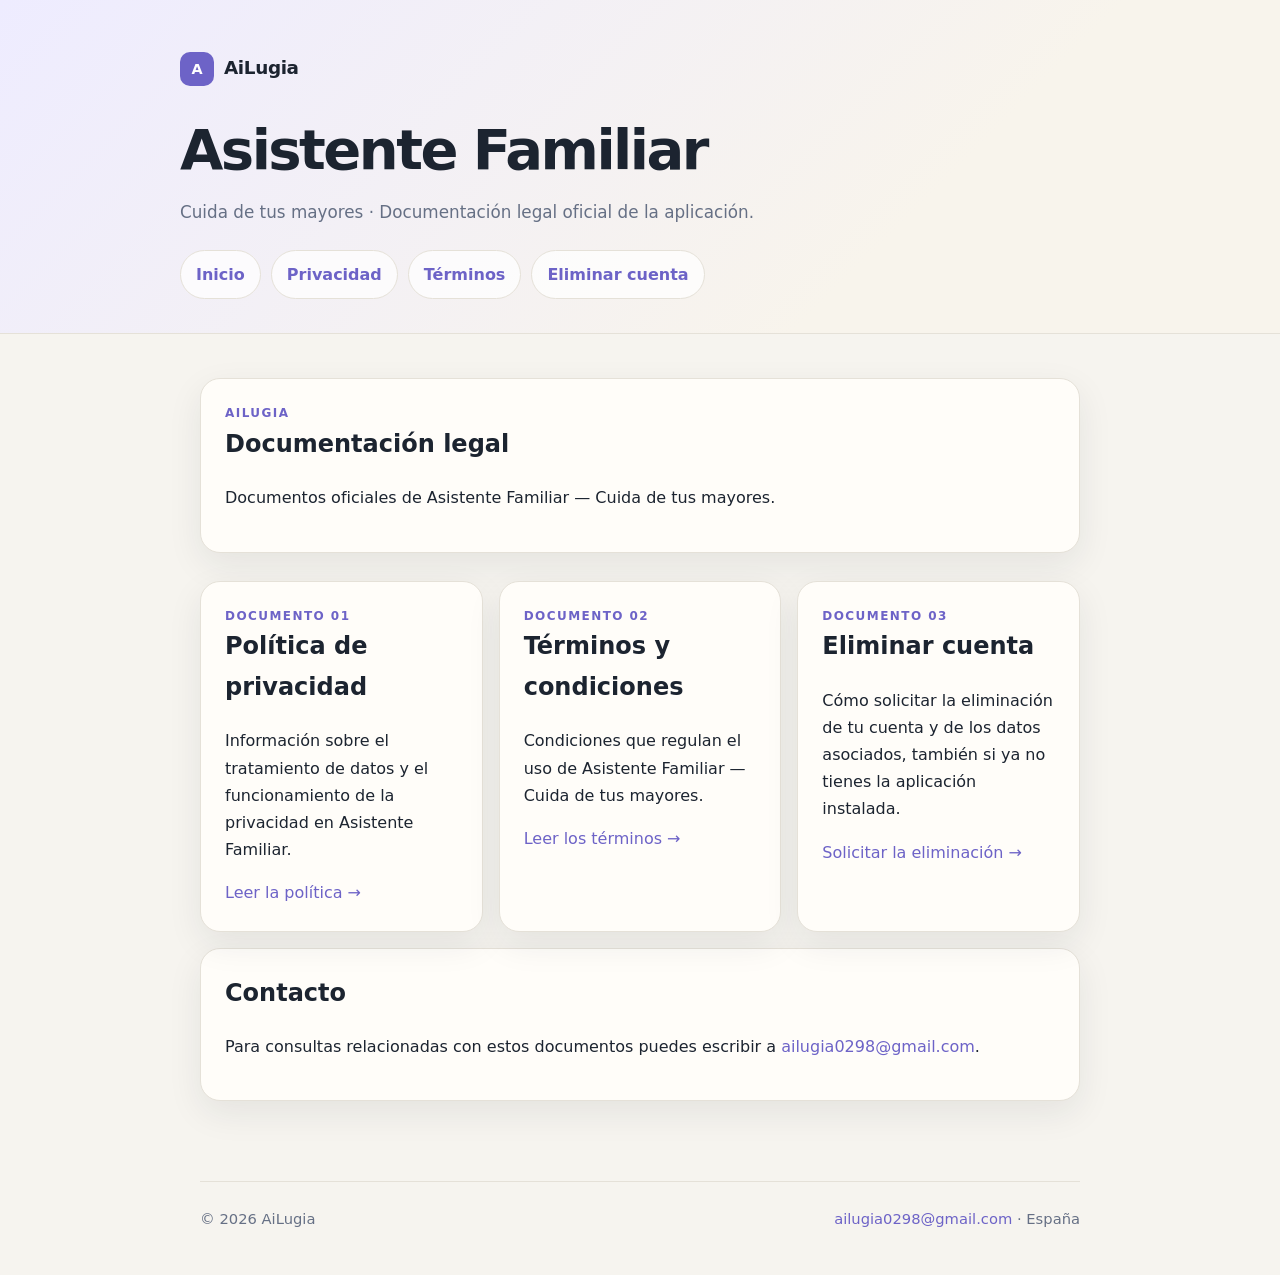
==== index.html @ f79ddb46 "Add files via upload" ====
<!doctype html><html lang="es"><head><meta charset="utf-8"><meta name="viewport" content="width=device-width,initial-scale=1"><meta name="robots" content="index,follow"><meta name="description" content="Documentación legal de AiLugia para Asistente Familiar — Cuida de tus mayores."><title>Documentación legal — AiLugia</title><link rel="stylesheet" href="style.css"></head><body><header class="site-header"><div class="header-inner"><div class="brand"><span class="brand-mark">A</span>AiLugia</div><div class="hero"><h1>Asistente Familiar</h1><p>Cuida de tus mayores · Documentación legal oficial de la aplicación.</p><nav class="nav"><a href="index.html">Inicio</a><a href="privacidad.html">Privacidad</a><a href="terminos.html">Términos</a><a href="eliminar-cuenta.html">Eliminar cuenta</a></nav></div></div></header><main class="container"><div class="card"><div class="eyebrow">AiLugia</div><h2>Documentación legal</h2><p>Documentos oficiales de Asistente Familiar — Cuida de tus mayores.</p></div><div class="home-grid"><article class="card"><div class="eyebrow">Documento 01</div><h2>Política de privacidad</h2><p>Información sobre el tratamiento de datos y el funcionamiento de la privacidad en Asistente Familiar.</p><a href="privacidad.html">Leer la política →</a></article><article class="card"><div class="eyebrow">Documento 02</div><h2>Términos y condiciones</h2><p>Condiciones que regulan el uso de Asistente Familiar — Cuida de tus mayores.</p><a href="terminos.html">Leer los términos →</a></article><article class="card"><div class="eyebrow">Documento 03</div><h2>Eliminar cuenta</h2><p>Cómo solicitar la eliminación de tu cuenta y de los datos asociados, también si ya no tienes la aplicación instalada.</p><a href="eliminar-cuenta.html">Solicitar la eliminación →</a></article></div><div class="card" style="margin-top:16px"><h2>Contacto</h2><p>Para consultas relacionadas con estos documentos puedes escribir a <a href="mailto:ailugia0298@gmail.com">ailugia0298@gmail.com</a>.</p></div></main><footer class="footer"><div class="footer-inner"><span>© 2026 AiLugia</span><span><a href="mailto:ailugia0298@gmail.com">ailugia0298@gmail.com</a> · España</span></div></footer></body></html>
---- style.css ----
:root{--bg:#f6f4ef;--surface:#fffdf9;--text:#1c2430;--muted:#667085;--accent:#6d63c7;--line:#e5e1d8;--shadow:0 12px 35px rgba(28,36,48,.08)}
*{box-sizing:border-box}html{scroll-behavior:smooth}body{margin:0;background:var(--bg);color:var(--text);font-family:Inter,ui-sans-serif,system-ui,-apple-system,BlinkMacSystemFont,"Segoe UI",sans-serif;line-height:1.7}a{color:var(--accent);text-decoration:none}a:hover{text-decoration:underline}.site-header{padding:52px 24px 34px;background:linear-gradient(135deg,#eeecff 0%,#f8f4ec 70%);border-bottom:1px solid var(--line)}.header-inner,.container{max-width:920px;margin:0 auto}.brand{font-weight:800;letter-spacing:-.02em;font-size:1.15rem}.brand-mark{display:inline-grid;place-items:center;width:34px;height:34px;margin-right:10px;border-radius:10px;background:var(--accent);color:white;font-size:.9rem}.hero h1{font-size:clamp(2rem,5vw,3.5rem);line-height:1.08;letter-spacing:-.045em;margin:34px 0 12px}.hero p{max-width:680px;color:var(--muted);font-size:1.05rem}.nav{display:flex;gap:10px;flex-wrap:wrap;margin-top:24px}.nav a{padding:10px 15px;border:1px solid var(--line);background:rgba(255,255,255,.75);border-radius:999px;font-weight:650}.container{padding:44px 20px 80px}.doc{background:var(--surface);border:1px solid var(--line);border-radius:24px;box-shadow:var(--shadow);padding:clamp(24px,5vw,56px)}.doc-head{padding-bottom:25px;border-bottom:1px solid var(--line);margin-bottom:32px}.eyebrow{text-transform:uppercase;letter-spacing:.12em;font-weight:800;font-size:.75rem;color:var(--accent)}.doc-head h1{font-size:clamp(1.8rem,4vw,2.6rem);line-height:1.15;margin:8px 0}.subtitle{color:var(--muted);margin:0;font-weight:600}section{margin:34px 0}section h2{font-size:1.22rem;line-height:1.35;margin:0 0 14px}section p{margin:0 0 14px}ul{padding-left:1.35rem;margin:10px 0 18px}li{margin:5px 0}.home-grid{display:grid;grid-template-columns:repeat(auto-fit,minmax(240px,1fr));gap:16px;margin-top:28px}.card{background:var(--surface);border:1px solid var(--line);border-radius:20px;padding:24px;box-shadow:var(--shadow)}.card h2{margin-top:0}.footer{max-width:920px;margin:0 auto;padding:0 20px 44px;color:var(--muted);font-size:.92rem}.footer-inner{border-top:1px solid var(--line);padding-top:24px;display:flex;justify-content:space-between;gap:15px;flex-wrap:wrap}@media(max-width:600px){.site-header{padding-top:32px}.doc{border-radius:18px;padding:22px}.container{padding-top:28px}}

/* --- Añadido para eliminar-cuenta.html. No modifica ninguna regla anterior. --- */
.accion{display:inline-block;margin:6px 0 4px;padding:16px 26px;border-radius:14px;background:var(--accent);color:#fff;font-weight:700;font-size:1.05rem;line-height:1.3;text-decoration:none;border:1px solid var(--accent)}
.accion:hover,.accion:focus{background:#5a51b0;border-color:#5a51b0;color:#fff;text-decoration:none}
.aviso{background:#f2f0ff;border:1px solid #d9d4f5;border-radius:14px;padding:16px 18px;margin:18px 0}
.aviso p:last-child{margin-bottom:0}
.pasos{padding-left:1.35rem;margin:10px 0 18px}
.pasos li{margin:8px 0}
a:focus-visible,.accion:focus-visible{outline:3px solid var(--accent);outline-offset:3px}
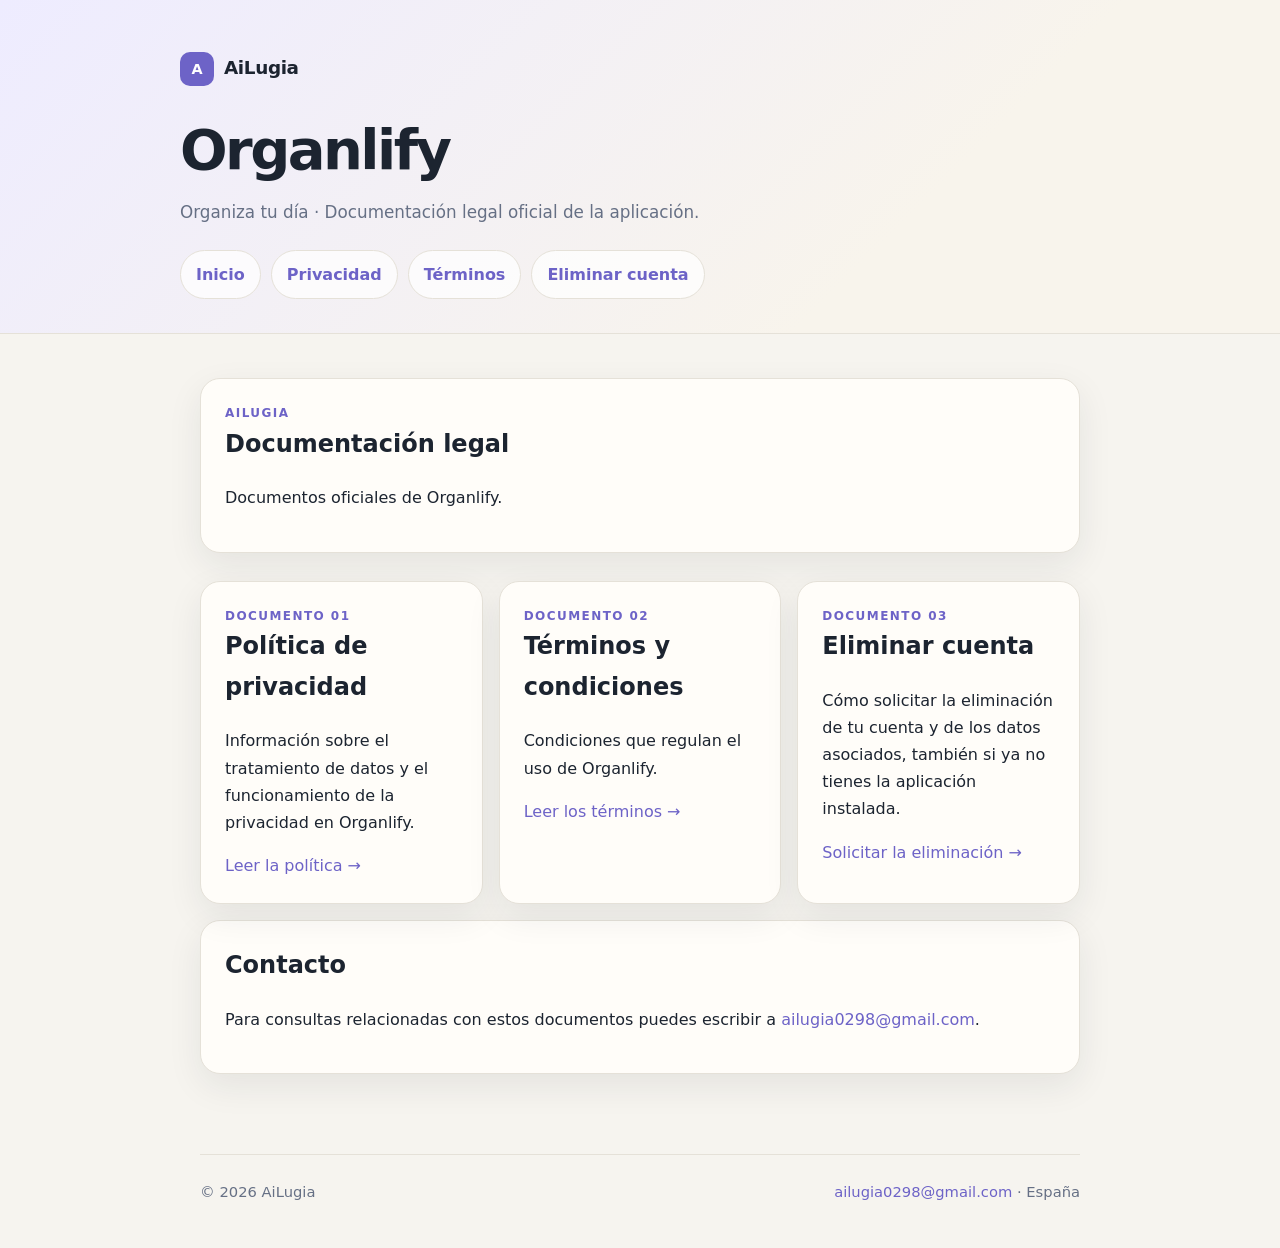
==== commit ab554262: "Add files via upload Actualizar páginas legales de Organlify" ====
--- a/index.html
+++ b/index.html
@@ -1 +1,4 @@
-<!doctype html><html lang="es"><head><meta charset="utf-8"><meta name="viewport" content="width=device-width,initial-scale=1"><meta name="robots" content="index,follow"><meta name="description" content="Documentación legal de AiLugia para Asistente Familiar — Cuida de tus mayores."><title>Documentación legal — AiLugia</title><link rel="stylesheet" href="style.css"></head><body><header class="site-header"><div class="header-inner"><div class="brand"><span class="brand-mark">A</span>AiLugia</div><div class="hero"><h1>Asistente Familiar</h1><p>Cuida de tus mayores · Documentación legal oficial de la aplicación.</p><nav class="nav"><a href="index.html">Inicio</a><a href="privacidad.html">Privacidad</a><a href="terminos.html">Términos</a><a href="eliminar-cuenta.html">Eliminar cuenta</a></nav></div></div></header><main class="container"><div class="card"><div class="eyebrow">AiLugia</div><h2>Documentación legal</h2><p>Documentos oficiales de Asistente Familiar — Cuida de tus mayores.</p></div><div class="home-grid"><article class="card"><div class="eyebrow">Documento 01</div><h2>Política de privacidad</h2><p>Información sobre el tratamiento de datos y el funcionamiento de la privacidad en Asistente Familiar.</p><a href="privacidad.html">Leer la política →</a></article><article class="card"><div class="eyebrow">Documento 02</div><h2>Términos y condiciones</h2><p>Condiciones que regulan el uso de Asistente Familiar — Cuida de tus mayores.</p><a href="terminos.html">Leer los términos →</a></article><article class="card"><div class="eyebrow">Documento 03</div><h2>Eliminar cuenta</h2><p>Cómo solicitar la eliminación de tu cuenta y de los datos asociados, también si ya no tienes la aplicación instalada.</p><a href="eliminar-cuenta.html">Solicitar la eliminación →</a></article></div><div class="card" style="margin-top:16px"><h2>Contacto</h2><p>Para consultas relacionadas con estos documentos puedes escribir a <a href="mailto:ailugia0298@gmail.com">ailugia0298@gmail.com</a>.</p></div></main><footer class="footer"><div class="footer-inner"><span>© 2026 AiLugia</span><span><a href="mailto:ailugia0298@gmail.com">ailugia0298@gmail.com</a> · España</span></div></footer></body></html>+<!doctype html><html lang="es"><head><meta charset="utf-8"><meta name="viewport" content="width=device-width,initial-scale=1"><meta name="robots" content="index,follow"><meta name="description" content="Documentación legal de AiLugia para Organlify."><title>Documentación legal — AiLugia</title><link rel="stylesheet" href="style.css"></head>
+<body><header class="site-header"><div class="header-inner"><div class="brand"><span class="brand-mark">A</span>AiLugia</div><div class="hero"><h1>Organlify</h1><p>Organiza tu día · Documentación legal oficial de la aplicación.</p><nav class="nav"><a href="index.html">Inicio</a><a href="privacidad.html">Privacidad</a><a href="terminos.html">Términos</a><a href="eliminar-cuenta.html">Eliminar cuenta</a></nav></div></div></header>
+<main class="container"><div class="card"><div class="eyebrow">AiLugia</div><h2>Documentación legal</h2><p>Documentos oficiales de Organlify.</p></div><div class="home-grid"><article class="card"><div class="eyebrow">Documento 01</div><h2>Política de privacidad</h2><p>Información sobre el tratamiento de datos y el funcionamiento de la privacidad en Organlify.</p><a href="privacidad.html">Leer la política →</a></article><article class="card"><div class="eyebrow">Documento 02</div><h2>Términos y condiciones</h2><p>Condiciones que regulan el uso de Organlify.</p><a href="terminos.html">Leer los términos →</a></article><article class="card"><div class="eyebrow">Documento 03</div><h2>Eliminar cuenta</h2><p>Cómo solicitar la eliminación de tu cuenta y de los datos asociados, también si ya no tienes la aplicación instalada.</p><a href="eliminar-cuenta.html">Solicitar la eliminación →</a></article></div><div class="card" style="margin-top:16px"><h2>Contacto</h2><p>Para consultas relacionadas con estos documentos puedes escribir a <a href="mailto:ailugia0298@gmail.com">ailugia0298@gmail.com</a>.</p></div></main>
+<footer class="footer"><div class="footer-inner"><span>© 2026 AiLugia</span><span><a href="mailto:ailugia0298@gmail.com">ailugia0298@gmail.com</a> · España</span></div></footer></body></html>
